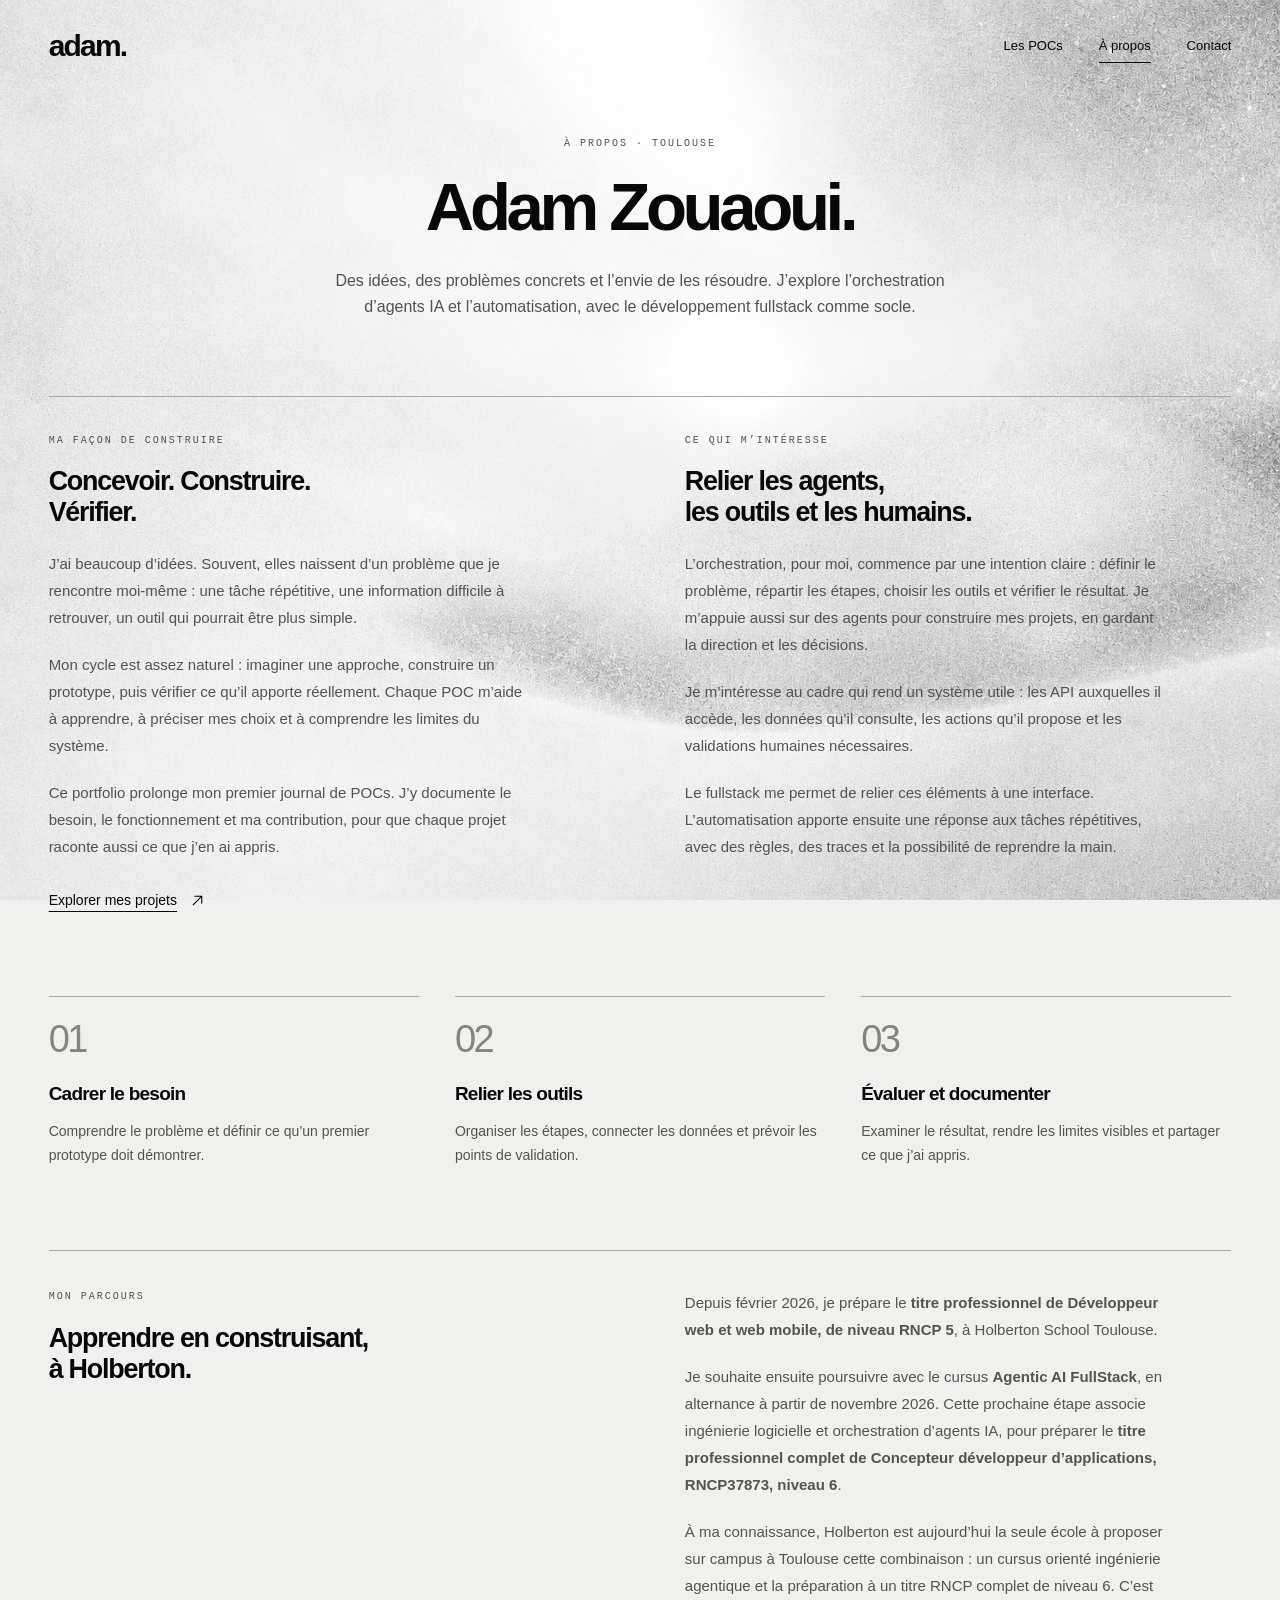
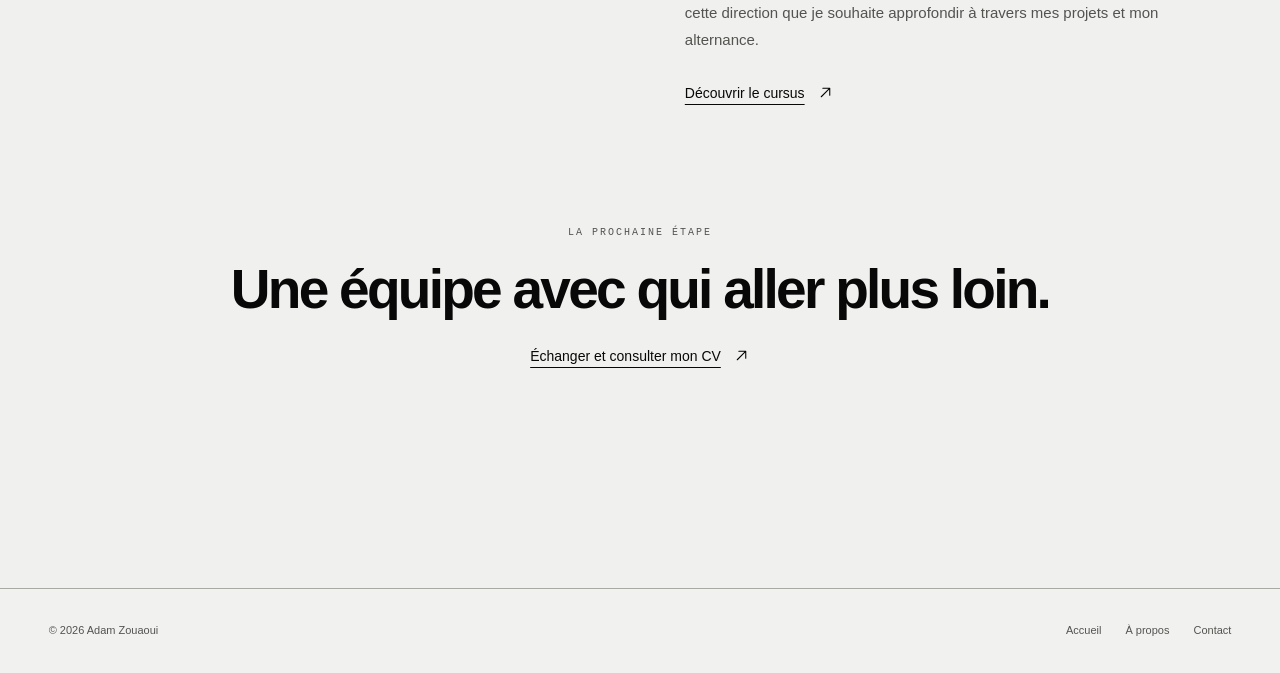
==== claude-preview/about.html @ b2e6b690 "Publie les sources du portfolio Traversée Site en ligne sur adamzou.fr : Traversée, maquette Atelier" ====
<!doctype html>
<html lang="fr">
<head>
  <meta charset="utf-8">
  <meta name="viewport" content="width=device-width, initial-scale=1, viewport-fit=cover">
  <title>À propos · Adam Zouaoui</title>
  <meta name="description" content="Adam Zouaoui, étudiant à Holberton School Toulouse. J’explore l’orchestration d’agents IA et l’automatisation à travers des POCs concrets.">
  <meta name="theme-color" content="#ededeb">
  <link rel="icon" href="data:image/svg+xml,%3Csvg xmlns='http://www.w3.org/2000/svg' viewBox='0 0 64 64'%3E%3Crect width='64' height='64' rx='14' fill='%23111110'/%3E%3Ctext x='50%25' y='54%25' text-anchor='middle' dominant-baseline='middle' font-family='Arial,sans-serif' font-size='42' fill='%23f4f4f1'%3Ea.%3C/text%3E%3C/svg%3E">
  <link rel="preload" as="image" href="assets/traversee-background-v2.png">
  <link rel="preload" as="font" href="assets/fonts/inter.ttf" type="font/ttf" crossorigin>
  <link rel="stylesheet" href="css/atelier.css">
  <link rel="stylesheet" href="css/information.css">
</head>
<body class="page-about information-page">
  <a class="skip-link" href="#contenu">Aller au contenu</a>
  <div class="grain-bg" aria-hidden="true"><img src="assets/traversee-background-v2.png" alt="" draggable="false"></div>
  <header class="site-header">
    <div class="header-inner">
      <a class="brand" href="index.html" aria-label="Adam, accueil">adam.</a>
      <nav class="main-nav" aria-label="Navigation principale">
        <a href="index.html#projets">Les POCs</a>
        <a href="about.html" aria-current="page">À propos</a>
        <a href="contact.html">Contact</a>
      </nav>
    </div>
  </header>

  <main class="page-shell" id="contenu">
    <header class="page-head" data-reveal>
      <p class="page-eyebrow">À propos · Toulouse</p>
      <h1 class="page-heading">Adam Zouaoui.</h1>
      <p class="page-lead">Des idées, des problèmes concrets et l’envie de les résoudre. J’explore l’orchestration d’agents IA et l’automatisation, avec le développement fullstack comme socle.</p>
    </header>

    <section class="content-columns" aria-label="Mon approche et mon parcours">
      <div class="text-block" data-reveal>
        <p class="page-eyebrow">Ma façon de construire</p>
        <h2>Concevoir. Construire.<br>Vérifier.</h2>
        <p>J’ai beaucoup d’idées. Souvent, elles naissent d’un problème que je rencontre moi-même : une tâche répétitive, une information difficile à retrouver, un outil qui pourrait être plus simple.</p>
        <p>Mon cycle est assez naturel : imaginer une approche, construire un prototype, puis vérifier ce qu’il apporte réellement. Chaque POC m’aide à apprendre, à préciser mes choix et à comprendre les limites du système.</p>
        <p>Ce portfolio prolonge mon premier journal de POCs. J’y documente le besoin, le fonctionnement et ma contribution, pour que chaque projet raconte aussi ce que j’en ai appris.</p>
        <a class="text-link" href="index.html#projets">Explorer mes projets <img class="icon" src="assets/icons/arrow-up-right.svg" alt=""></a>
      </div>

      <div class="text-block" data-reveal>
        <p class="page-eyebrow">Ce qui m’intéresse</p>
        <h2>Relier les agents,<br>les outils et les humains.</h2>
        <p>L’orchestration, pour moi, commence par une intention claire : définir le problème, répartir les étapes, choisir les outils et vérifier le résultat. Je m’appuie aussi sur des agents pour construire mes projets, en gardant la direction et les décisions.</p>
        <p>Je m’intéresse au cadre qui rend un système utile : les API auxquelles il accède, les données qu’il consulte, les actions qu’il propose et les validations humaines nécessaires.</p>
        <p>Le fullstack me permet de relier ces éléments à une interface. L’automatisation apporte ensuite une réponse aux tâches répétitives, avec des règles, des traces et la possibilité de reprendre la main.</p>
      </div>
    </section>

    <ol class="about-method" aria-label="Mon approche en trois étapes">
      <li data-reveal><span class="method-number" aria-hidden="true">01</span><h3>Cadrer le besoin</h3><p>Comprendre le problème et définir ce qu’un premier prototype doit démontrer.</p></li>
      <li data-reveal><span class="method-number" aria-hidden="true">02</span><h3>Relier les outils</h3><p>Organiser les étapes, connecter les données et prévoir les points de validation.</p></li>
      <li data-reveal><span class="method-number" aria-hidden="true">03</span><h3>Évaluer et documenter</h3><p>Examiner le résultat, rendre les limites visibles et partager ce que j’ai appris.</p></li>
    </ol>

    <section class="formation-section" aria-labelledby="formation-title">
      <div data-reveal><p class="page-eyebrow">Mon parcours</p><h2 id="formation-title">Apprendre en construisant,<br>à Holberton.</h2></div>
      <div class="text-block" data-reveal>
        <p>Depuis février 2026, je prépare le <strong>titre professionnel de Développeur web et web mobile, de niveau RNCP 5</strong>, à Holberton School Toulouse.</p>
        <p>Je souhaite ensuite poursuivre avec le cursus <strong>Agentic AI FullStack</strong>, en alternance à partir de novembre 2026. Cette prochaine étape associe ingénierie logicielle et orchestration d’agents IA, pour préparer le <strong>titre professionnel complet de Concepteur développeur d’applications, RNCP37873, niveau 6</strong>.</p>
        <p>À ma connaissance, Holberton est aujourd’hui la seule école à proposer sur campus à Toulouse cette combinaison : un cursus orienté ingénierie agentique et la préparation à un titre RNCP complet de niveau 6. C’est cette direction que je souhaite approfondir à travers mes projets et mon alternance.</p>
        <a class="text-link" href="https://www.holbertonschool.fr/programme/bachelor-ai-augmented-software-engineering" target="_blank" rel="noopener noreferrer">Découvrir le cursus <img class="icon" src="assets/icons/arrow-up-right.svg" alt=""></a>
      </div>
    </section>
    <section class="conversation" aria-labelledby="about-contact-title" data-reveal><p class="page-eyebrow">La prochaine étape</p><h2 id="about-contact-title">Une équipe avec qui aller plus loin.</h2><a class="text-link" href="contact.html">Échanger et consulter mon CV <img class="icon" src="assets/icons/arrow-up-right.svg" alt=""></a></section>
  </main>

  <footer class="site-footer">
    <div class="footer-inner">
      <p>© 2026 Adam Zouaoui</p>
      <nav aria-label="Navigation de pied de page">
        <a href="index.html">Accueil</a>
        <a href="about.html" aria-current="page">À propos</a>
        <a href="contact.html">Contact</a>
      </nav>
    </div>
  </footer>
  <script type="module" src="js/atelier.js"></script>
  <script type="module" src="js/information.js"></script>
</body>
</html>
---- claude-preview/css/atelier.css ----
@font-face{font-family:"DM Sans";src:url("../assets/fonts/dm-sans.ttf") format("truetype");font-style:normal;font-weight:100 1000;font-display:swap}
:root{--paper:#f5f5f2;--ink:#141413;--muted:#5e5e5a;--line:#c5c5c0;--gutter:clamp(24px,5vw,76px);--wide:1344px;--ease:cubic-bezier(.22,.75,.22,1);--mono:ui-monospace,"SFMono-Regular",Menlo,monospace}
*{box-sizing:border-box}
html{scroll-behavior:smooth;scroll-padding-top:112px;background:var(--paper);color:var(--ink);-webkit-text-size-adjust:100%}
body{margin:0;font:400 16px/1.6 "DM Sans","Helvetica Neue",sans-serif;-webkit-font-smoothing:antialiased;overflow-x:clip}
img{display:block;max-width:100%}button,input{font:inherit}button,a{-webkit-tap-highlight-color:transparent}button{color:inherit}a{color:inherit;text-decoration:none}button{cursor:pointer}button:disabled{cursor:default}::selection{background:#20201e;color:#fff}[hidden]{display:none!important}:focus-visible{outline:2px solid var(--ink);outline-offset:6px}button:focus:not(:focus-visible),h1:focus:not(:focus-visible){outline:none}
.icon{width:20px;height:20px;flex:none}.eyebrow,.page-eyebrow{font:400 10px/1.5 var(--mono);letter-spacing:.2em;text-transform:uppercase;color:var(--muted);margin:0}
.grain-bg{position:fixed;inset:0;z-index:-1;overflow:hidden;pointer-events:none;background:var(--paper)}
.grain-bg img{position:absolute;left:0;top:0;max-width:none;opacity:0;transition:opacity 500ms ease;user-select:none}
.grain-bg.is-loaded img{opacity:1}.grain-bg::after{content:"";position:absolute;inset:0;background:radial-gradient(ellipse at 50% 24%,#fffffff0 0%,#f6f6f4cc 55%,#e7e7e2a3 100%);opacity:1;transition:opacity 1000ms ease}
html.intro-running .grain-bg::after{opacity:0}
body:not(.atelier-home) .grain-bg img{width:100%;height:100%;object-fit:cover;opacity:1}
.portfolio{position:relative;transition:opacity 450ms ease}
html.intro-running .portfolio,html.intro-leaving-portfolio .portfolio{opacity:0}
html.intro-running,html.intro-running body{overflow:hidden}
html.intro-leaving-portfolio .portfolio{transition-duration:380ms}
.skip-link{position:fixed;top:-100px;left:24px;padding:12px 20px;background:var(--ink);color:white;z-index:100}.skip-link:focus{top:12px}
.site-header{position:relative;z-index:5}
.header-inner{max-width:calc(var(--wide) + 2 * var(--gutter));margin:auto;padding:26px var(--gutter);min-height:96px;display:flex;align-items:center;justify-content:space-between;gap:24px}
.brand{font-size:34px;line-height:1;font-weight:750;letter-spacing:-2.4px}
.main-nav{display:flex;gap:34px;align-items:center;font-size:13px}
.main-nav a{display:flex;align-items:center;gap:8px;position:relative;padding-block:8px}
.main-nav a::after{content:"";height:1px;background:currentColor;position:absolute;bottom:3px;left:0;right:0;transform:scaleX(0);transform-origin:left;transition:transform 250ms var(--ease)}
.main-nav a:hover::after,.main-nav [aria-current=page]::after{transform:scaleX(1)}
.main-nav .icon{width:15px;height:15px}
.home-shell{max-width:calc(var(--wide) + 2 * var(--gutter));margin:auto;padding-inline:var(--gutter)}
.hero{text-align:center;padding:42px 0 58px}
.hero h1{font-size:clamp(54px,6.6vw,96px);font-weight:760;line-height:.98;letter-spacing:-.062em;margin:22px auto 22px;max-width:1120px;text-wrap:balance}
.hero-lead{font-size:18px;color:var(--muted);margin:0;text-wrap:balance}
.hero h1>span{display:block}
.button{display:inline-flex;align-items:center;justify-content:space-between;gap:44px;padding:15px 24px;background:var(--ink);color:#fff;min-height:52px;font-size:14px;transition:background 200ms,transform 250ms var(--ease)}
.button .icon{filter:invert(1);width:18px;height:18px}
.button:hover{background:#353533;transform:translateY(-2px)}.hero .button{margin-top:27px}
.orchestration{position:relative;padding:27px 0 33px;border-top:1px solid var(--line);border-bottom:1px solid var(--line)}
.flow-heading{display:flex;justify-content:space-between;align-items:center;gap:24px}
.flow-heading h2{font-size:34px;letter-spacing:-1.7px;line-height:1.15;margin:8px 0 0;font-weight:700}
.flow-heading .eyebrow{font-size:9px;letter-spacing:.15em}
.flow-caption{font-size:12px;color:var(--muted);line-height:1.65;margin:0;max-width:270px}
.flow-layout{display:grid;grid-template-columns:210px 1fr;gap:40px;align-items:center;margin:35px 0 24px}
.flow-request{padding:3px 0 8px 18px;border-left:1px solid var(--line)}
.flow-request .eyebrow{font-size:8px}
.flow-request p{font-size:21px;letter-spacing:-.65px;line-height:1.22;margin:12px 0;font-weight:500}
.request-caption{font-size:10px;color:var(--muted)}
.flow-chain{display:grid;grid-template-columns:repeat(4,minmax(72px,1fr) minmax(22px,.5fr)) minmax(72px,1fr);align-items:start}
.flow-step{appearance:none;background:none;border:0;padding:0;display:flex;flex-direction:column;align-items:center;text-align:center;min-width:0}
.step-icon{width:72px;height:72px;border:1px solid #777772;border-radius:50%;display:grid;place-items:center;background:#ffffff26;transition:background 400ms var(--ease),transform 500ms var(--ease),border-color 400ms,box-shadow 400ms}
.step-icon img{width:30px;height:30px;transition:filter 250ms}
.step-label{font-size:12px;line-height:1.35;font-weight:500;min-height:33px;margin-top:12px}
.step-number{font:9px/1 var(--mono);color:#72726d;margin-top:8px;transition:color 300ms}
.flow-step:hover .step-icon{transform:translateY(-4px);border-color:var(--ink)}
.flow-step.is-active .step-icon{background:var(--ink);border-color:var(--ink);transform:translateY(-4px)}
.flow-step.is-active .step-icon img{filter:invert(1)}
.flow-step.is-active .step-label{font-weight:700}
.flow-step.is-complete .step-icon{border-color:var(--ink);background:#fff9}
[data-flow-state=awaiting] .flow-step--human .step-icon{box-shadow:0 0 0 8px #14141308,0 0 0 16px #14141303}
.flow-link{--progress:0;position:relative;margin:35px 9px 0;height:1px;background:#0002}
.flow-link::before{content:"";position:absolute;inset:0;background:var(--ink);transform:scaleX(var(--progress));transform-origin:left}
.flow-link img{position:absolute;width:14px;height:14px;right:-7px;top:-6.5px;opacity:calc(.22 + var(--progress) * .78)}
.flow-bottom{display:flex;justify-content:space-between;gap:32px;align-items:center;margin-left:250px;min-height:61px}
.flow-explanation .eyebrow{font-size:8px;letter-spacing:.12em}
.flow-explanation>p:last-child{font-size:12px;line-height:1.5;margin:7px 0 0;max-width:56ch;min-height:36px;color:#50504d}
.flow-controls{display:flex;align-items:center;gap:10px;flex:none}
.flow-play,.icon-button{background:transparent;border:1px solid #ababA5;min-height:40px;display:inline-flex;align-items:center;justify-content:center;gap:8px;padding:9px 14px;border-radius:2px;font-size:11px;transition:background 220ms,border-color 220ms}
.flow-play:hover,.icon-button:hover{background:#fff9;border-color:var(--ink)}
.flow-play .icon,.icon-button .icon{width:14px;height:14px}.icon-button{width:40px;padding:9px}
[data-flow-state=awaiting] .flow-play{background:var(--ink);color:#fff;border-color:var(--ink)}
[data-flow-state=awaiting] .flow-play img{filter:invert(1)}
.text-link{display:inline-flex;align-items:center;gap:20px;font-size:14px;border:0;background:none;padding:5px 0;text-decoration:underline;text-decoration-thickness:1px;text-underline-offset:6px;transition:gap 250ms var(--ease)}
.text-link:hover{gap:28px}.text-link .icon{width:18px;height:18px}.flow-more{margin-top:12px;font-size:12px}
.projects{padding-top:70px;scroll-margin-top:0}
.section-heading{text-align:center;margin:0 auto 36px}.section-heading h2{font-size:clamp(30px,3vw,42px);line-height:1.2;letter-spacing:-1.8px;margin:14px 0 10px;font-weight:650}.section-heading>p:last-child{font-size:14px;color:var(--muted);margin:0}
.project{border-top:1px solid var(--line);scroll-margin-top:26px}.project:last-child{border-bottom:1px solid var(--line)}
.project summary{position:relative;list-style:none;cursor:pointer;display:grid;grid-template-columns:78px minmax(220px,1fr) minmax(230px,1fr) 46px;gap:18px;align-items:center;min-height:115px;padding:22px 0}
.project summary::-webkit-details-marker{display:none}
.project-number{font-size:35px;line-height:1;color:#8a8a84;font-weight:300;letter-spacing:-2px}
.project h3{font-weight:710;font-size:clamp(33px,4.2vw,58px);line-height:1.1;letter-spacing:-.055em;margin:0;transition:transform 400ms var(--ease)}
.project summary>p{font-size:16px;color:#50504c;line-height:1.45;margin:0}
.project-arrow{display:grid;place-items:center;width:46px;height:46px;border:1px solid transparent;border-radius:50%;transition:background 300ms,transform 450ms var(--ease)}
.project-arrow .icon{width:30px;height:30px;transition:filter 250ms}
.project summary:hover .project-arrow,.project[open] .project-arrow{background:var(--ink)}
.project summary:hover .project-arrow img,.project[open] .project-arrow img{filter:invert(1)}
.project[open] .project-arrow{transform:rotate(-90deg)}
.project summary:hover h3,.project[open] h3{transform:translateX(8px)}
.project-body{overflow:hidden}
.project-inner{padding:24px 0 38px 96px}
.dossier-top{display:flex;justify-content:space-between;gap:20px}.dossier-note{font-size:11px;color:var(--muted)}
.project h4{font-size:clamp(30px,3.4vw,48px);letter-spacing:-.05em;line-height:1.08;font-weight:550;margin:27px 0 34px}
.dossier-grid{display:grid;grid-template-columns:1fr 1fr;gap:8vw}.dossier-grid h5{font-size:13px;font-weight:650;margin:0 0 9px}.dossier-grid p{font-size:14px;line-height:1.7;color:var(--muted);max-width:56ch;margin:0 0 27px}
.dossier-end{display:flex;align-items:center;justify-content:space-between;gap:24px;border-top:1px solid #0002;padding-top:18px;font:10px/1.6 var(--mono);color:var(--muted)}.dossier-end .text-link{font-family:"DM Sans",sans-serif;font-size:12px}
.conversation{text-align:center;padding:112px 0 100px}.conversation h2{font-size:clamp(34px,4.3vw,62px);font-weight:600;letter-spacing:-.05em;margin:16px 0 14px;line-height:1.2}.conversation .text-link{font-size:17px}
.site-footer{position:relative;border-top:1px solid var(--line)}
.footer-inner{max-width:calc(var(--wide) + 2 * var(--gutter));padding:26px var(--gutter);margin:auto;display:flex;justify-content:space-between;align-items:center;gap:24px;font-size:11px;color:var(--muted)}
.footer-inner p{margin:0}.footer-inner nav{display:flex;gap:24px;align-items:center}.footer-inner a:hover{text-decoration:underline}.footer-inner .text-link{font-size:11px}.footer-inner .icon{width:14px;height:14px}
.page-shell{position:relative;max-width:1160px;min-height:calc(100vh - 210px);margin:auto;padding:64px var(--gutter) 110px}
.page-head{text-align:center;max-width:970px;margin:0 auto 70px}
.page-heading{font-size:clamp(45px,6vw,80px);font-weight:680;letter-spacing:-.055em;line-height:1.03;margin:22px 0}
.page-lead{max-width:700px;font-size:18px;color:var(--muted);margin:0 auto;line-height:1.6;text-wrap:balance}
.content-columns{display:grid;grid-template-columns:1fr 1fr;gap:64px;border-top:1px solid var(--line);padding-top:38px}
.text-block h2{font-size:24px;font-weight:600;letter-spacing:-.7px;line-height:1.2;margin:0 0 20px}
.text-block p,.text-block li{font-size:15px;color:var(--muted);line-height:1.75}
.text-block p{margin:0 0 20px}.text-block .page-eyebrow{font-size:10px;margin-bottom:14px}.text-block a:not(.text-link){text-decoration:underline;text-underline-offset:4px}
.contact-address{display:inline-flex;align-items:center;gap:8px;font-size:clamp(20px,2.5vw,30px);letter-spacing:-.04em;margin-bottom:12px}
.contact-links{list-style:none;padding:0;margin:20px 0;display:flex;flex-wrap:wrap;gap:25px}
.intro{position:fixed;inset:0;z-index:30;overflow:hidden;pointer-events:none;opacity:0}
.intro__hand{position:absolute;max-width:none;will-change:transform;user-select:none;-webkit-user-drag:none}
.intro__light{position:fixed;inset:0;width:100%;height:100%;z-index:31;pointer-events:none}
.intro__skip{position:fixed;z-index:32;top:max(16px,env(safe-area-inset-top,0px));right:var(--gutter);font:10px/1 var(--mono);text-transform:uppercase;letter-spacing:.12em;border:1px solid #0005;background:#fff9;border-radius:30px;padding:13px 20px;transition:opacity 300ms}
.intro__skip.is-leaving{opacity:0;pointer-events:none}
.footer-inner nav{flex-wrap:wrap}
.motion-ready .hero-reveal{opacity:0;transform:translateY(20px)}
.motion-ready.is-revealed .hero-reveal{opacity:1;transform:none;transition:opacity 850ms var(--ease),transform 1000ms var(--ease)}
.motion-ready.is-revealed .hero-reveal:nth-child(2){transition-delay:80ms}.motion-ready.is-revealed .hero-reveal:nth-child(3){transition-delay:160ms}.motion-ready.is-revealed .hero-reveal:nth-child(4){transition-delay:240ms}
@media(min-width:1600px){.hero{padding-top:62px;padding-bottom:70px}}
@media(max-width:1100px){.flow-layout{grid-template-columns:165px 1fr;gap:20px}.flow-bottom{margin-left:185px}.step-icon{width:62px;height:62px}.flow-link{margin-top:30px}.flow-chain{grid-template-columns:repeat(4,minmax(60px,1fr) minmax(15px,.4fr)) minmax(60px,1fr)}.project summary{grid-template-columns:60px minmax(200px,1fr) minmax(210px,1fr) 42px}.project-inner{padding-left:78px}.flow-caption{font-size:11px}.flow-controls{gap:7px}.flow-play{padding-inline:9px}.flow-bottom{gap:15px}}
@media(max-width:800px){.header-inner{min-height:88px;padding-block:25px}.brand{font-size:31px}.main-nav{gap:21px;font-size:12px}.hero{padding:44px 0 44px}.hero h1{font-size:clamp(48px,8vw,66px);letter-spacing:-.06em}.hero .eyebrow{font-size:8px;letter-spacing:.15em}.hero-lead{font-size:16px}.flow-layout{grid-template-columns:1fr;gap:26px;margin-top:26px}.flow-request{display:flex;align-items:center;gap:20px;border:0;padding:0}.flow-request p{font-size:16px;margin:0}.flow-request br{display:none}.flow-request .request-caption{display:none}.flow-chain{width:100%;max-width:690px;margin:auto}.step-icon{width:65px;height:65px}.flow-link{margin-top:32px}.flow-bottom{margin:24px 0 0}.project summary{grid-template-columns:40px 1fr 40px;gap:16px;padding:22px 0}.project summary>p{grid-column:2;grid-row:2;font-size:14px;margin-top:-8px}.project-arrow{grid-column:3;grid-row:1/3;width:40px;height:40px}.project-number{font-size:27px}.project-inner{padding-left:56px}.dossier-grid{gap:30px}.project h4{font-size:36px}.content-columns{gap:32px}.footer-inner{flex-wrap:wrap}.footer-inner nav{gap:18px}.projects{padding-top:58px}}
@media(max-width:540px){:root{--gutter:22px}.header-inner{gap:10px;min-height:82px}.main-nav{gap:17px;font-size:11px}.main-nav .icon{display:none}.brand{font-size:30px}.hero{padding-top:34px;padding-bottom:44px}.hero h1{font-size:49px;line-height:1.01;margin-top:18px}.hero h1 br{display:none}.hero .eyebrow{font-size:8px;max-width:270px;line-height:1.7;margin:auto}.hero-lead{font-size:15px;max-width:270px;margin:auto}.hero .button{margin-top:24px;font-size:13px;min-height:48px;padding:13px 20px;gap:32px}.flow-heading{align-items:flex-start;gap:15px}.flow-heading h2{font-size:29px}.flow-heading .eyebrow{font-size:7px;max-width:160px}.flow-caption{font-size:10px;max-width:130px;line-height:1.6}.flow-caption br{display:none}.flow-request{gap:14px}.flow-request p{font-size:15px}.flow-request .eyebrow{font-size:7px}.flow-layout{margin-top:27px;gap:29px}.flow-chain{grid-template-columns:repeat(4,minmax(42px,1fr) minmax(7px,.25fr)) minmax(42px,1fr)}.step-icon{width:49px;height:49px}.step-icon img{width:23px;height:23px}.step-label{font-size:9px;min-height:26px;margin-top:12px}.step-number{font-size:7px;margin-top:7px}.flow-link{margin:24px 4px 0}.flow-link img{width:11px;height:11px;top:-5px;right:-5px}.flow-bottom{align-items:flex-start;flex-direction:column;gap:13px;margin-top:22px}.flow-explanation>p:last-child{font-size:11px;max-width:42ch;min-height:33px}.flow-explanation .eyebrow{font-size:7px}.flow-controls{width:100%;justify-content:flex-end}.flow-play{font-size:10px}.flow-more{margin-top:9px}.orchestration{padding-top:24px;padding-bottom:24px}.section-heading h2{font-size:31px;letter-spacing:-1.5px;max-width:280px;margin:12px auto}.section-heading>p:last-child{font-size:12px;max-width:245px;margin:auto}.section-heading .eyebrow{font-size:8px}.project h3{font-size:36px}.project summary{column-gap:10px;min-height:101px;grid-template-columns:30px 1fr 32px}.project summary>p{font-size:11px}.project-number{font-size:23px}.project-arrow{width:32px;height:32px}.project-arrow .icon{width:24px;height:24px}.project-inner{padding:17px 0 27px 0}.dossier-top{align-items:start;gap:12px}.dossier-top .eyebrow{font-size:8px;max-width:200px}.dossier-note{font-size:9px;white-space:nowrap}.project h4{font-size:34px;margin:23px 0 27px}.dossier-grid{grid-template-columns:1fr;gap:0}.dossier-grid p{font-size:13px}.dossier-grid h5{font-size:12px}.dossier-end{align-items:start;flex-direction:column;gap:15px;font-size:8px}.conversation{padding:78px 0 70px}.conversation .eyebrow{font-size:8px}.conversation h2{font-size:35px}.conversation .text-link{font-size:15px}.footer-inner{padding-block:23px;font-size:10px;row-gap:16px}.footer-inner nav{order:3;width:100%;justify-content:space-between;gap:10px}.footer-inner .text-link{font-size:10px}.page-shell{padding-top:42px;padding-bottom:70px}.page-head{margin-bottom:42px}.page-heading{font-size:49px}.page-lead{font-size:16px}.content-columns{grid-template-columns:1fr;gap:32px;padding-top:30px}.text-block p{font-size:14px}.text-block h2{font-size:23px}}
@media(max-width:359px){:root{--gutter:17px}.hero h1{font-size:43px}.main-nav{gap:12px}.step-icon{width:43px;height:43px}.flow-link{margin-top:21px}.project h3{font-size:32px}}
@media(max-width:540px){.hero h1>span{display:inline}.hero h1{letter-spacing:-.05em;word-spacing:.035em}.step-label{font-size:10px;min-height:28px}.flow-explanation>p:last-child{font-size:12px}}
@media(prefers-reduced-motion:reduce){html{scroll-behavior:auto}*,*::before,*::after{animation:none!important;transition-duration:.01ms!important;transition-delay:0ms!important}.motion-ready .hero-reveal{opacity:1;transform:none}.flow-step:hover .step-icon,.flow-step.is-active .step-icon,.project summary:hover h3,.project[open] h3{transform:none}}
---- claude-preview/css/information.css ----
/* Pages éditoriales communes : même matière et même typographie que Traversée. */
@font-face {
  font-family: Inter;
  src: url('../assets/fonts/inter.ttf') format('truetype');
  font-style: normal;
  font-weight: 100 900;
  font-display: swap;
}

.information-page {
  --paper: #f0f0ef;
  --ink: #080808;
  --muted: #535350;
  --line: #aaa9a4;
  --gutter: clamp(22px, 3.8vw, 64px);
  background: var(--paper);
  color: var(--ink);
  font-family: "Helvetica Neue", Helvetica, Arial, sans-serif;
}

.information-page .grain-bg { z-index: 0; }
.information-page .grain-bg img { object-position: center top; }
.information-page .grain-bg::after { display: none; }
.information-page .site-header,
.information-page .page-shell,
.information-page .site-footer { position: relative; z-index: 1; }
.information-page .header-inner {
  max-width: none;
  min-height: 92px;
  padding: 26px var(--gutter);
}
.information-page .brand {
  font-size: 30px;
  font-weight: 750;
  letter-spacing: -1.8px;
}
.information-page .main-nav { gap: clamp(20px, 2.8vw, 42px); font-size: 13px; }
.information-page .main-nav a { min-height: 40px; }
.information-page .page-shell {
  max-width: 1280px;
  padding: 44px var(--gutter) 112px;
}
.information-page .page-head { max-width: 920px; margin-bottom: 76px; }
.information-page .page-eyebrow { font-size: 10px; letter-spacing: .2em; }
.information-page .page-heading {
  font-family: Inter, "Helvetica Neue", Arial, sans-serif;
  font-weight: 800;
  font-size: clamp(48px, 5.25vw, 78px);
  line-height: 1.02;
  letter-spacing: -.065em;
  margin: 22px 0 26px;
  text-wrap: balance;
}
.information-page .page-lead {
  max-width: 650px;
  font-size: clamp(16px, 1.25vw, 18px);
  line-height: 1.65;
}
.information-page .content-columns {
  grid-template-columns: repeat(2, minmax(0, 1fr));
  gap: clamp(38px, 7vw, 100px);
  padding-top: 36px;
}
.information-page .text-block { min-width: 0; }
.information-page .text-block h2,
.information-page .formation-section h2,
.information-page .cv-introduction h2 {
  font-family: Inter, "Helvetica Neue", Arial, sans-serif;
  font-size: clamp(25px, 2.1vw, 32px);
  font-weight: 650;
  line-height: 1.15;
  letter-spacing: -.045em;
  margin: 0 0 22px;
  text-wrap: balance;
}
.information-page .text-block p,
.information-page .cv-introduction > p:not(.page-eyebrow):not(.cv-meta) {
  max-width: 58ch;
  font-size: 15px;
  line-height: 1.8;
  color: var(--muted);
  margin: 0 0 20px;
}
.information-page .text-block p.page-eyebrow {
  font-size: 10px;
  line-height: 1.5;
  margin-bottom: 18px;
}
.information-page .text-link { font-size: 14px; min-height: 40px; gap: 12px; }
.information-page .text-link:hover { gap: 19px; }
.information-page .text-link .icon { width: 17px; height: 17px; }

.information-page .about-method {
  list-style: none;
  display: grid;
  grid-template-columns: repeat(3, minmax(0, 1fr));
  gap: 36px;
  padding: 0;
  margin: 76px 0 0;
}
.information-page .about-method > li { border-top: 1px solid var(--line); padding-top: 23px; }
.information-page .method-number {
  display: block;
  color: #85857f;
  font: 400 38px/1 Inter, "Helvetica Neue", Arial, sans-serif;
  letter-spacing: -.065em;
  margin-bottom: 24px;
}
.information-page .about-method h3 {
  font: 650 19px/1.25 Inter, "Helvetica Neue", Arial, sans-serif;
  letter-spacing: -.04em;
  margin: 0 0 13px;
}
.information-page .about-method p { font-size: 14px; line-height: 1.75; color: var(--muted); margin: 0; }
.information-page .formation-section {
  display: grid;
  grid-template-columns: minmax(0, 1fr) minmax(0, 1fr);
  gap: clamp(38px, 7vw, 100px);
  border-top: 1px solid var(--line);
  padding-top: 38px;
  margin-top: 82px;
}
.information-page .formation-section > div > .page-eyebrow,
.information-page .cv-introduction > .page-eyebrow { margin-bottom: 19px; }

.information-page .contact-address {
  max-width: 100%;
  font-size: clamp(21px, 2.25vw, 30px);
  font-weight: 500;
  line-height: 1.35;
  letter-spacing: -.045em;
  overflow-wrap: anywhere;
  text-decoration: none !important;
  text-underline-offset: 7px;
  margin: 0 0 12px;
  padding-block: 6px;
}
.information-page .contact-address:hover { text-decoration: underline !important; text-decoration-thickness: 1px !important; }
.information-page .contact-address .icon { width: 20px; height: 20px; }
.information-page .contact-links { gap: 24px; margin: 12px 0 0; }
.information-page .availability { padding-left: 0; }
.information-page .cv-section {
  display: grid;
  grid-template-columns: minmax(0, .8fr) minmax(0, 1.2fr);
  align-items: start;
  gap: clamp(38px, 6vw, 88px);
  border-top: 1px solid var(--line);
  padding-top: 40px;
  margin-top: 72px;
  scroll-margin-top: 32px;
}
.information-page .cv-introduction { min-width: 0; padding-top: 12px; }
.information-page .cv-introduction h2 { font-size: clamp(30px, 3vw, 42px); }
.information-page .cv-meta { font: 11px/1.7 var(--mono); color: var(--muted); margin: 28px 0 16px; }
.information-page .cv-actions { display: flex; align-items: flex-start; flex-direction: column; gap: 13px; }
.information-page .cv-download {
  display: inline-flex;
  align-items: center;
  justify-content: center;
  gap: 15px;
  max-width: 100%;
  min-height: 50px;
  background: var(--ink);
  color: #fff;
  padding: 14px 21px;
  font-size: 14px;
  line-height: 1.4;
  text-decoration: none;
  transition: background 200ms ease, transform 200ms ease;
}
.information-page .cv-download:hover { background: #33332f; transform: translateY(-2px); }
.information-page .cv-download .icon { width: 18px; height: 18px; filter: invert(1); }
.information-page .cv-open {
  display: inline-flex;
  align-items: center;
  gap: 10px;
  min-height: 40px;
  font-size: 13px;
  text-decoration: underline;
  text-underline-offset: 5px;
}
.information-page .cv-open .icon { width: 16px; height: 16px; }
.information-page .cv-preview { width: 100%; max-width: 560px; margin: 0; justify-self: end; }
.information-page .cv-preview > a { display: block; background: #fff; box-shadow: 0 6px 24px #00000009; }
.information-page .cv-preview img { width: 100%; height: auto; border: 1px solid #b8b8b2; }
.information-page .cv-preview figcaption { color: var(--muted); font-size: 11px; line-height: 1.6; margin-top: 12px; }
.information-page .site-footer { background: #f5f5f24d; }
.information-page .footer-inner { max-width: none; padding: 24px var(--gutter); font-size: 11px; }
.information-page .footer-inner a { display: inline-flex; align-items: center; min-height: 36px; }
.information-page.information-reduced-motion .cv-download:hover { transform: none; }
.information-page.information-reduced-motion * { scroll-behavior: auto; transition-duration: .01ms; }
html:has(.information-reduced-motion) { scroll-behavior: auto; }

@media (max-width: 900px) {
  .information-page .page-shell { padding-top: 34px; padding-bottom: 82px; }
  .information-page .page-head { margin-bottom: 56px; }
  .information-page .page-heading { font-size: clamp(46px, 6.3vw, 58px); }
  .information-page .content-columns { gap: 34px; }
  .information-page .about-method { gap: 25px; margin-top: 62px; }
  .information-page .formation-section { gap: 34px; margin-top: 66px; }
  .information-page .cv-section { gap: 30px; }
  .information-page .contact-address { font-size: 24px; }
}

@media (max-width: 640px) {
  .information-page .header-inner { min-height: 80px; padding-block: 20px; gap: 16px; }
  .information-page .brand { font-size: 29px; }
  .information-page .main-nav { gap: 17px; font-size: 11px; }
  .information-page .page-shell { padding-top: 26px; padding-bottom: 66px; }
  .information-page .page-head { margin-bottom: 40px; }
  .information-page .page-heading { font-size: clamp(39px, 10.4vw, 58px); margin: 20px 0 24px; }
  .information-page .page-lead { font-size: 15px; line-height: 1.7; }
  .information-page .content-columns { grid-template-columns: minmax(0, 1fr); gap: 36px; padding-top: 30px; }
  .information-page .text-block h2 { font-size: 25px; }
  .information-page .text-block p,
  .information-page .cv-introduction > p:not(.page-eyebrow):not(.cv-meta) { font-size: 14px; line-height: 1.8; }
  .information-page .about-method { grid-template-columns: minmax(0, 1fr); gap: 27px; margin-top: 44px; }
  .information-page .about-method > li { display: grid; grid-template-columns: 44px minmax(0, 1fr); column-gap: 20px; padding-top: 24px; }
  .information-page .method-number { grid-column: 1; grid-row: 1 / 3; font-size: 32px; margin: 0; }
  .information-page .about-method h3,
  .information-page .about-method p { grid-column: 2; }
  .information-page .about-method h3 { font-size: 19px; }
  .information-page .formation-section { grid-template-columns: minmax(0, 1fr); gap: 4px; margin-top: 48px; padding-top: 30px; }
  .information-page .formation-section h2 { font-size: 29px; }
  .information-page .contact-address { font-size: clamp(21px, 6.2vw, 28px); }
  .information-page .cv-section { grid-template-columns: minmax(0, 1fr); gap: 30px; margin-top: 42px; padding-top: 30px; }
  .information-page .cv-introduction { padding-top: 0; }
  .information-page .cv-introduction h2 { font-size: 33px; }
  .information-page .cv-meta { margin-top: 22px; font-size: 10px; }
  .information-page .cv-download { min-height: 48px; font-size: 13px; padding-inline: 18px; }
  .information-page .cv-preview { justify-self: center; }
  .information-page .footer-inner { gap: 12px; padding-block: 18px; }
  .information-page .footer-inner nav { width: auto; margin-left: auto; gap: 20px; }
}

@media (max-width: 359px) {
  .information-page { --gutter: 17px; }
  .information-page .main-nav { gap: 12px; font-size: 10px; }
  .information-page .header-inner { gap: 12px; }
  .information-page .brand { font-size: 28px; }
  .information-page .page-heading { font-size: 37px; }
  .information-page .footer-inner nav { width: 100%; justify-content: flex-start; margin: 0; }
}

@media (prefers-reduced-motion: reduce) {
  .information-page .cv-download:hover { transform: none; }
}
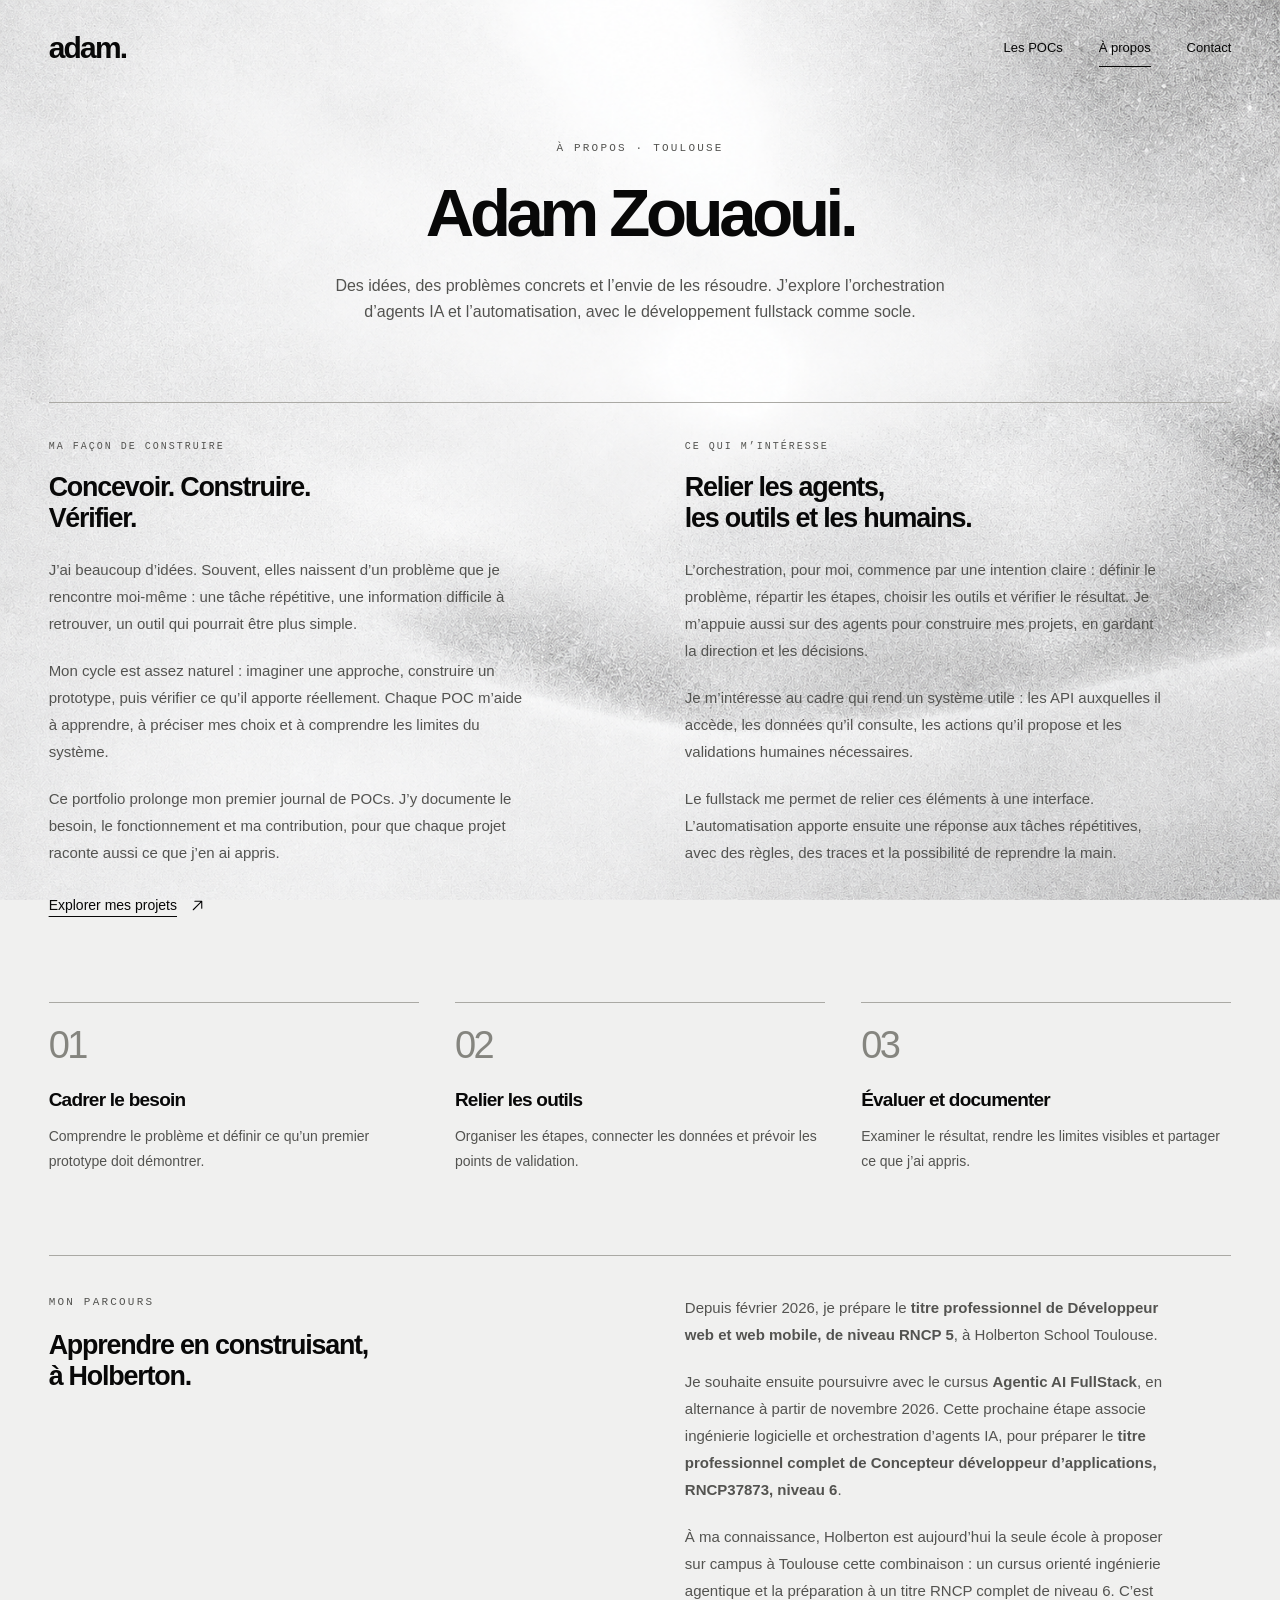
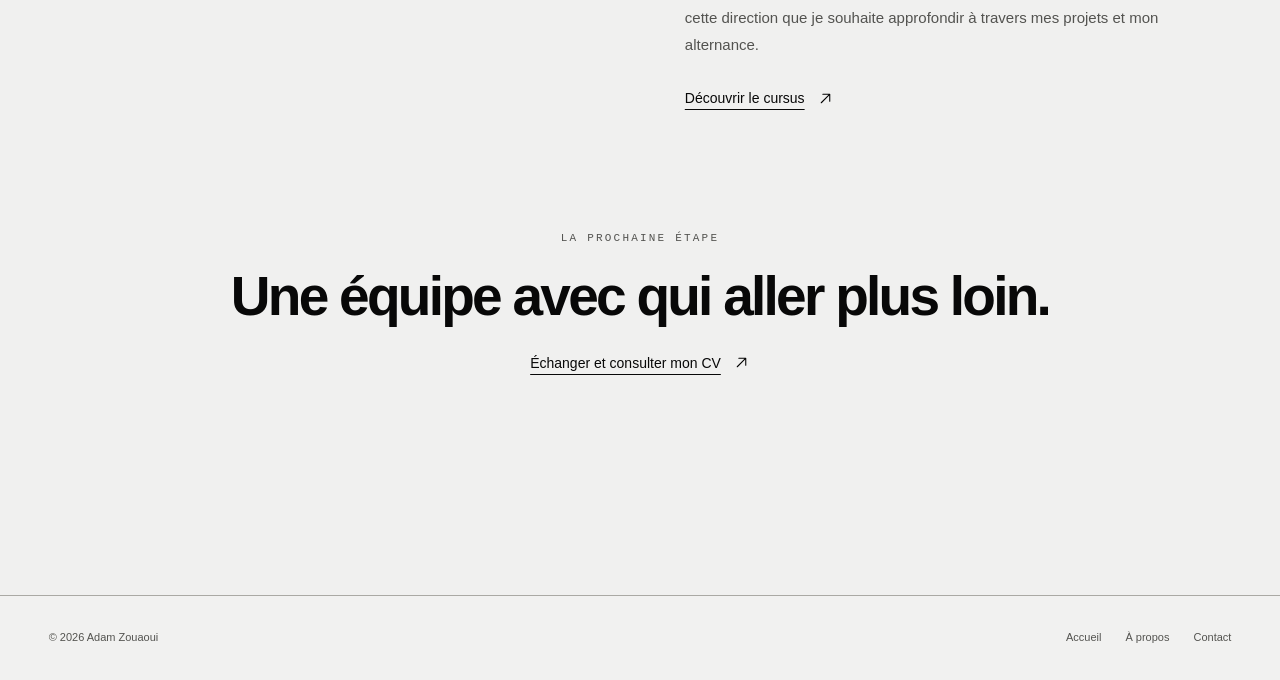
==== commit b269dc69: "Barre de navigation fixe, titres vers les démos et corrections d'accessibilité Retours de la classe " ====
--- a/claude-preview/about.html
+++ b/claude-preview/about.html
@@ -17,7 +17,7 @@
   <div class="grain-bg" aria-hidden="true"><img src="assets/traversee-background-v2.png" alt="" draggable="false"></div>
   <header class="site-header">
     <div class="header-inner">
-      <a class="brand" href="index.html" aria-label="Adam, accueil">adam.</a>
+      <a class="brand" href="index.html" aria-label="adam. Accueil">adam.</a>
       <nav class="main-nav" aria-label="Navigation principale">
         <a href="index.html#projets">Les POCs</a>
         <a href="about.html" aria-current="page">À propos</a>
--- a/claude-preview/css/information.css
+++ b/claude-preview/css/information.css
@@ -24,6 +24,14 @@
 .information-page .site-header,
 .information-page .page-shell,
 .information-page .site-footer { position: relative; z-index: 1; }
+/* La barre reste visible au défilement ; son fond n’apparaît qu’une fois la page défilée. */
+.information-page .site-header { position: sticky; top: 0; z-index: 20; transition: background-color .25s, box-shadow .25s; }
+.information-page .site-header.is-scrolled {
+  background: #f0f0efe6;
+  -webkit-backdrop-filter: blur(12px);
+  backdrop-filter: blur(12px);
+  box-shadow: 0 1px 0 #0000001a;
+}
 .information-page .header-inner {
   max-width: none;
   min-height: 92px;
@@ -35,13 +43,13 @@
   letter-spacing: -1.8px;
 }
 .information-page .main-nav { gap: clamp(20px, 2.8vw, 42px); font-size: 13px; }
-.information-page .main-nav a { min-height: 40px; }
+.information-page .main-nav a { min-height: 44px; }
 .information-page .page-shell {
   max-width: 1280px;
   padding: 44px var(--gutter) 112px;
 }
 .information-page .page-head { max-width: 920px; margin-bottom: 76px; }
-.information-page .page-eyebrow { font-size: 10px; letter-spacing: .2em; }
+.information-page .page-eyebrow { font-size: 11px; letter-spacing: .2em; }
 .information-page .page-heading {
   font-family: Inter, "Helvetica Neue", Arial, sans-serif;
   font-weight: 800;
@@ -205,7 +213,7 @@
 @media (max-width: 640px) {
   .information-page .header-inner { min-height: 80px; padding-block: 20px; gap: 16px; }
   .information-page .brand { font-size: 29px; }
-  .information-page .main-nav { gap: 17px; font-size: 11px; }
+  .information-page .main-nav { gap: 17px; font-size: 12px; }
   .information-page .page-shell { padding-top: 26px; padding-bottom: 66px; }
   .information-page .page-head { margin-bottom: 40px; }
   .information-page .page-heading { font-size: clamp(39px, 10.4vw, 58px); margin: 20px 0 24px; }
@@ -235,7 +243,7 @@
 
 @media (max-width: 359px) {
   .information-page { --gutter: 17px; }
-  .information-page .main-nav { gap: 12px; font-size: 10px; }
+  .information-page .main-nav { gap: 12px; font-size: 12px; }
   .information-page .header-inner { gap: 12px; }
   .information-page .brand { font-size: 28px; }
   .information-page .page-heading { font-size: 37px; }
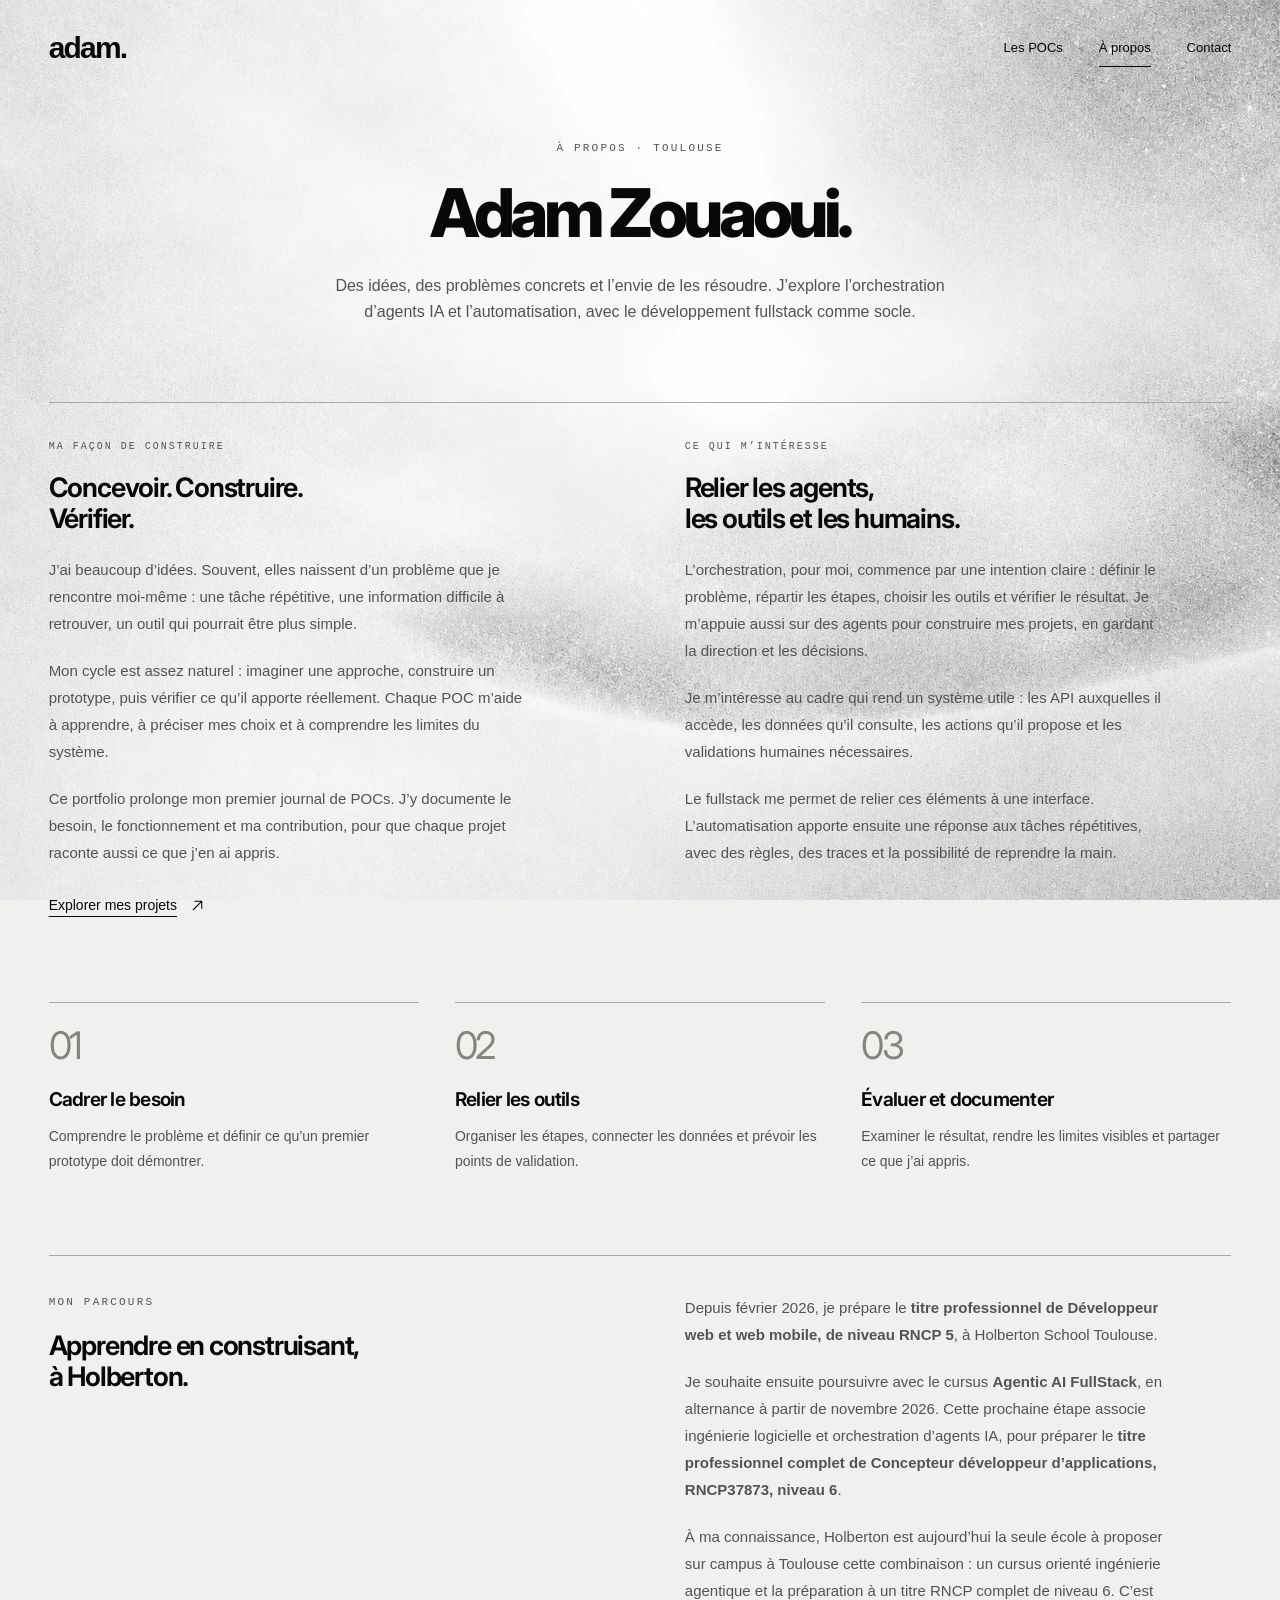
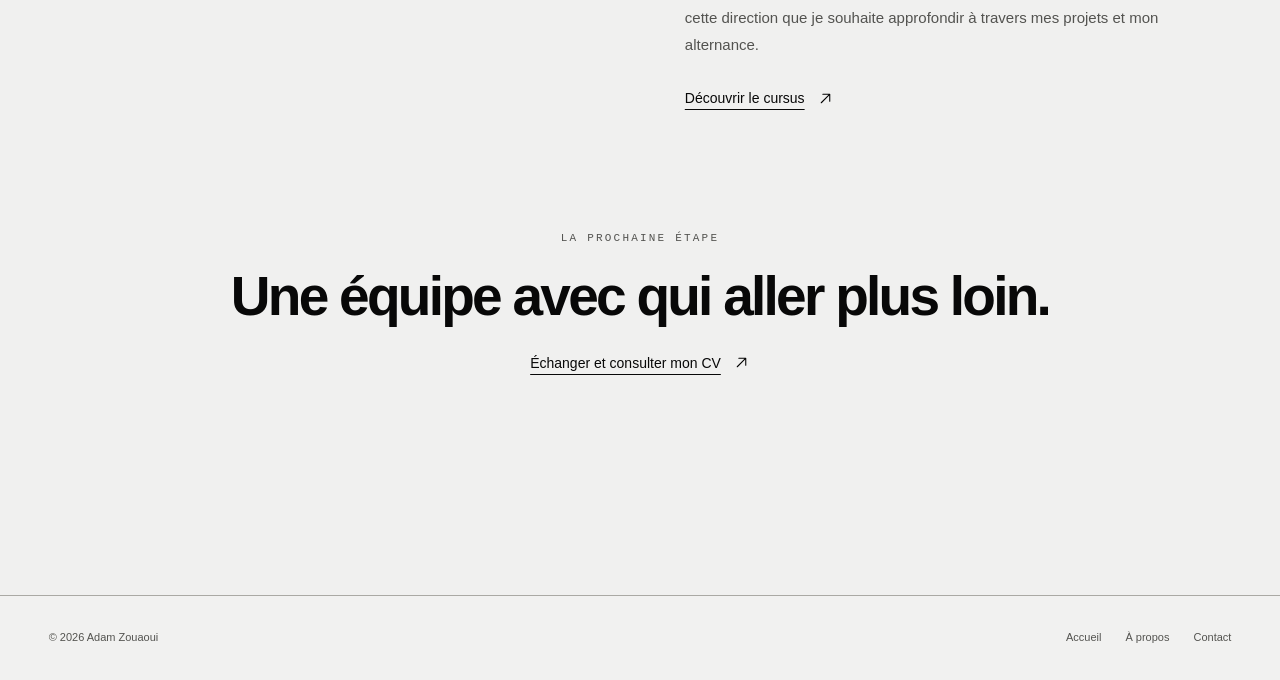
==== commit 26a73345: "Allège les pages : fond en WebP, polices en WOFF2, aperçu du CV en WebP Fond Traversée 2,5 Mo -> 293" ====
--- a/claude-preview/about.html
+++ b/claude-preview/about.html
@@ -7,14 +7,14 @@
   <meta name="description" content="Adam Zouaoui, étudiant à Holberton School Toulouse. J’explore l’orchestration d’agents IA et l’automatisation à travers des POCs concrets.">
   <meta name="theme-color" content="#ededeb">
   <link rel="icon" href="data:image/svg+xml,%3Csvg xmlns='http://www.w3.org/2000/svg' viewBox='0 0 64 64'%3E%3Crect width='64' height='64' rx='14' fill='%23111110'/%3E%3Ctext x='50%25' y='54%25' text-anchor='middle' dominant-baseline='middle' font-family='Arial,sans-serif' font-size='42' fill='%23f4f4f1'%3Ea.%3C/text%3E%3C/svg%3E">
-  <link rel="preload" as="image" href="assets/traversee-background-v2.png">
-  <link rel="preload" as="font" href="assets/fonts/inter.ttf" type="font/ttf" crossorigin>
+  <link rel="preload" as="image" href="assets/traversee-background-v2.webp">
+  <link rel="preload" as="font" href="assets/fonts/inter.woff2" type="font/woff2" crossorigin>
   <link rel="stylesheet" href="css/atelier.css">
   <link rel="stylesheet" href="css/information.css">
 </head>
 <body class="page-about information-page">
   <a class="skip-link" href="#contenu">Aller au contenu</a>
-  <div class="grain-bg" aria-hidden="true"><img src="assets/traversee-background-v2.png" alt="" draggable="false"></div>
+  <div class="grain-bg" aria-hidden="true"><img src="assets/traversee-background-v2.webp" alt="" draggable="false"></div>
   <header class="site-header">
     <div class="header-inner">
       <a class="brand" href="index.html" aria-label="adam. Accueil">adam.</a>
--- a/claude-preview/css/atelier.css
+++ b/claude-preview/css/atelier.css
@@ -1,4 +1,4 @@
-@font-face{font-family:"DM Sans";src:url("../assets/fonts/dm-sans.ttf") format("truetype");font-style:normal;font-weight:100 1000;font-display:swap}
+@font-face{font-family:"DM Sans";src:url("../assets/fonts/dm-sans.woff2") format("woff2");font-style:normal;font-weight:100 1000;font-display:swap}
 :root{--paper:#f5f5f2;--ink:#141413;--muted:#5e5e5a;--line:#c5c5c0;--gutter:clamp(24px,5vw,76px);--wide:1344px;--ease:cubic-bezier(.22,.75,.22,1);--mono:ui-monospace,"SFMono-Regular",Menlo,monospace}
 *{box-sizing:border-box}
 html{scroll-behavior:smooth;scroll-padding-top:112px;background:var(--paper);color:var(--ink);-webkit-text-size-adjust:100%}
--- a/claude-preview/css/information.css
+++ b/claude-preview/css/information.css
@@ -1,7 +1,7 @@
 /* Pages éditoriales communes : même matière et même typographie que Traversée. */
 @font-face {
   font-family: Inter;
-  src: url('../assets/fonts/inter.ttf') format('truetype');
+  src: url('../assets/fonts/inter.woff2') format('woff2');
   font-style: normal;
   font-weight: 100 900;
   font-display: swap;
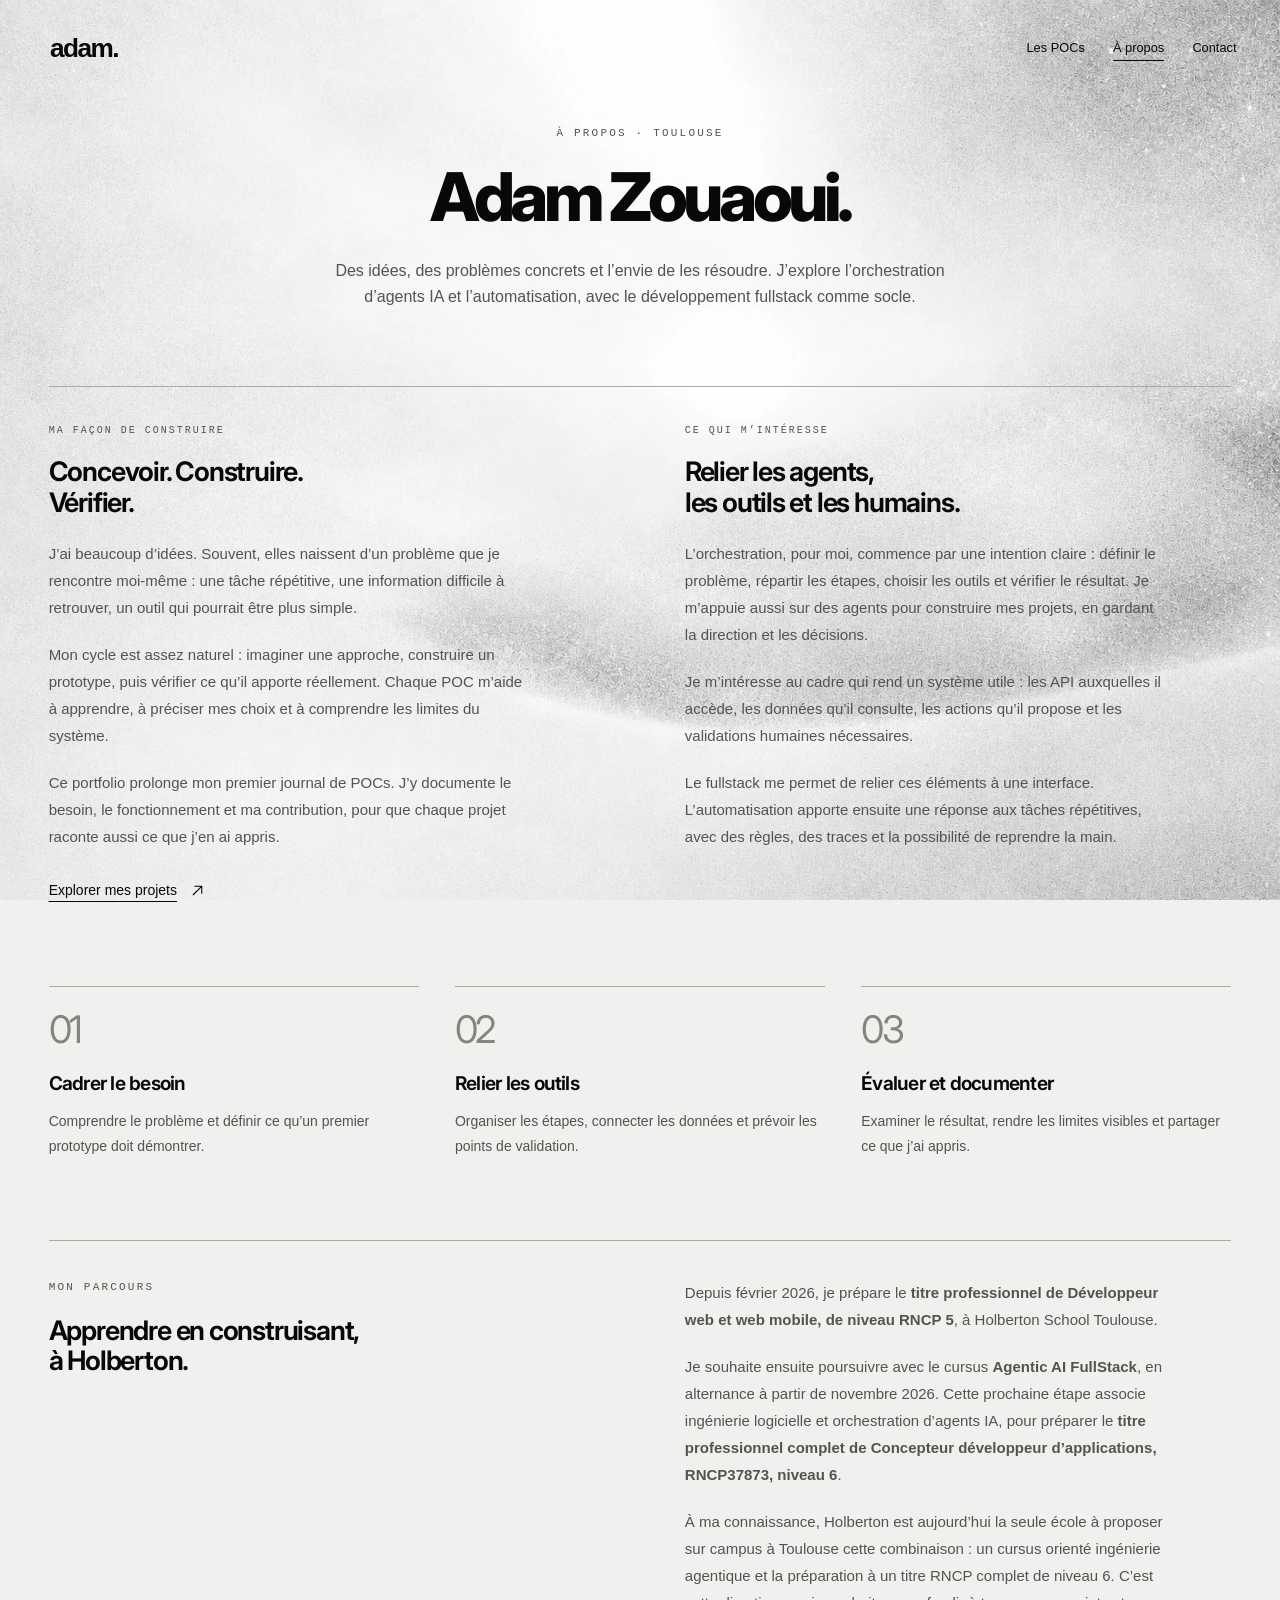
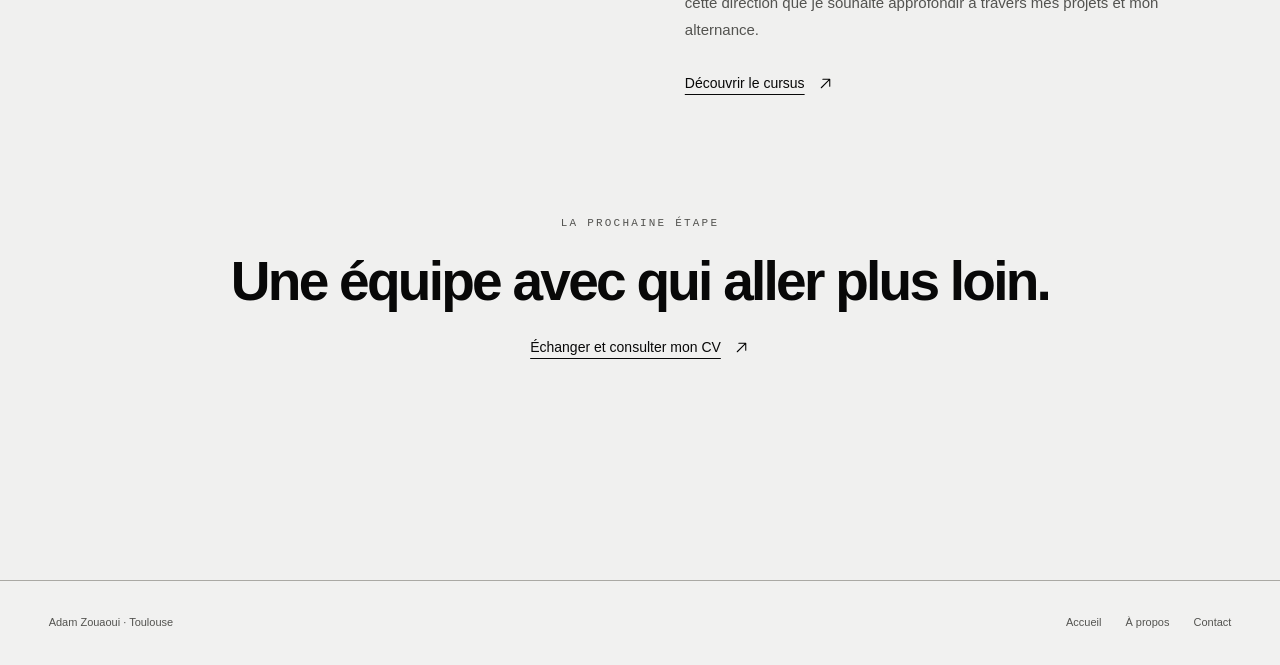
==== commit ed68d673: "Pied de page commun, exemples du champ entiers, dossier Hbntory plus court" ====
--- a/claude-preview/about.html
+++ b/claude-preview/about.html
@@ -72,7 +72,7 @@
 
   <footer class="site-footer">
     <div class="footer-inner">
-      <p>© 2026 Adam Zouaoui</p>
+      <p>Adam Zouaoui · Toulouse</p>
       <nav aria-label="Navigation de pied de page">
         <a href="index.html">Accueil</a>
         <a href="about.html" aria-current="page">À propos</a>
--- a/claude-preview/css/information.css
+++ b/claude-preview/css/information.css
@@ -253,3 +253,29 @@
 @media (prefers-reduced-motion: reduce) {
   .information-page .cv-download:hover { transform: none; }
 }
+
+/* En-tête identique à celui de l’accueil : le logo et les liens ne bougent plus d’une page à l’autre. */
+.information-page { --header-height: 6.3vw; --brand-size: 2.05vw; }
+.information-page .header-inner {
+  height: var(--header-height);
+  min-height: 0;
+  padding: 2.75vw 3.4vw 0 3.9vw;
+  align-items: flex-start;
+  gap: 24px;
+}
+.information-page .brand { font-size: var(--brand-size); letter-spacing: -.12vw; }
+.information-page .main-nav { height: var(--brand-size); gap: clamp(22px, 2.2vw, 36px); font-size: clamp(12px, 1vw, 15px); line-height: 1.3; }
+.information-page .main-nav a { min-height: 32px; padding-block: 0; }
+@media (max-width: 1000px) {
+  .information-page { --header-height: 74px; --brand-size: 29px; }
+  .information-page .header-inner { padding-top: 25px; }
+  .information-page .brand { letter-spacing: -1.8px; }
+}
+@media (max-width: 760px) {
+  .information-page { --header-height: 66px; }
+  .information-page .header-inner { padding: 25px 22px 0; }
+  .information-page .main-nav a { padding-block: 14px; margin-block: -14px; }
+}
+@media (max-width: 359px) {
+  .information-page .main-nav { gap: 12px; }
+}
